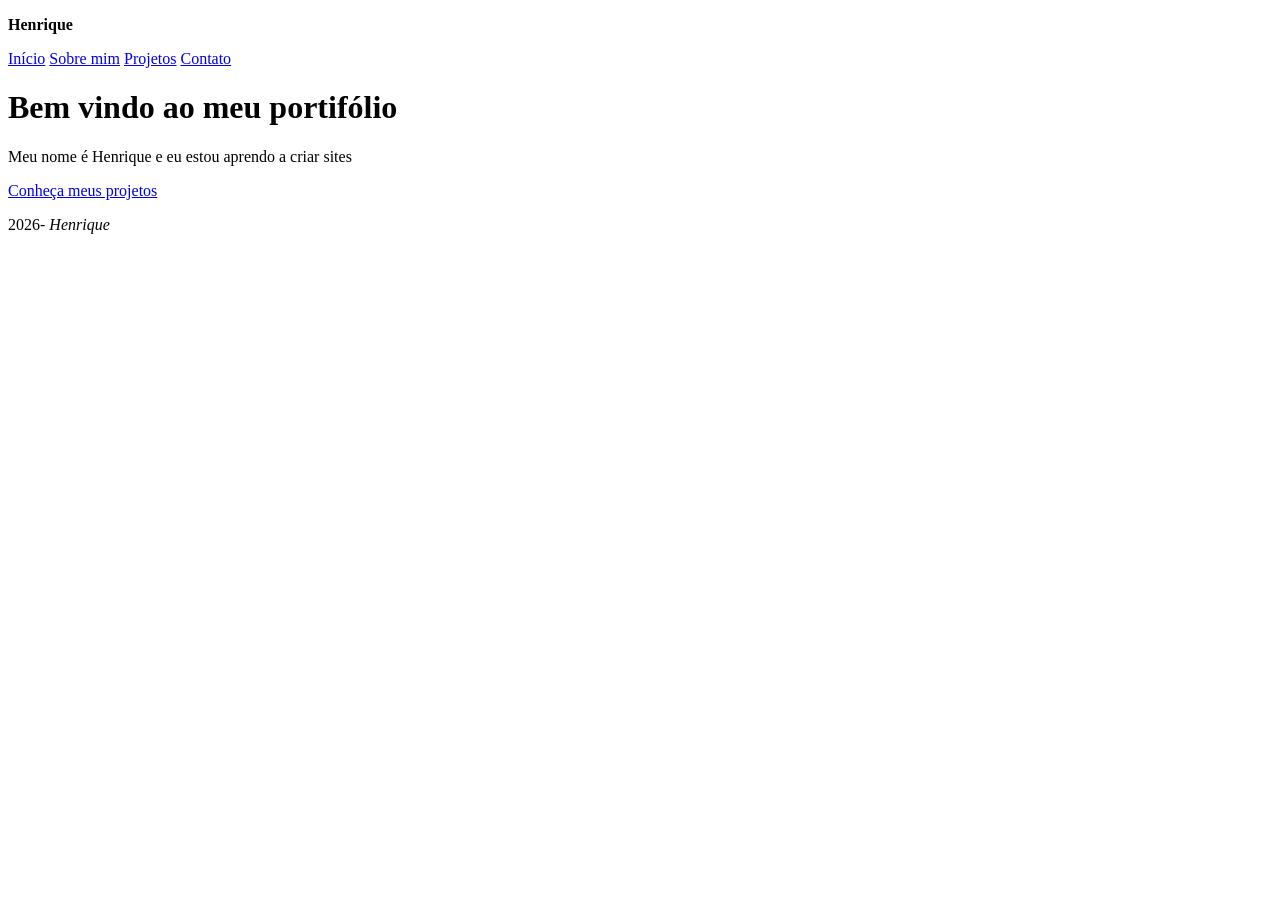
==== index.html @ fa615f4e "Add files via upload" ====
<!DOCTYPE html>
<html lang="pt-BR">

<head>
    <meta charset="UTF-8">
    <title> Inicio-Henrique </title>
    <link rel="stylesheet" href="css/style.css">
</head>

<body>
<header>
<nav>
    <p><strong>Henrique</strong></p>
 <a href="index.html">Início</a>
 <a href="sobre.html">Sobre mim</a>
 <a href="projeto.html">Projetos</a>
 <a href="contato.html">Contato</a>
</nav>
</header> 

    <main>
     <h1>Bem vindo ao meu portifólio</h1>
     <p> Meu nome é Henrique e eu estou aprendo a criar sites</p>
        <a href="projeto.html">Conheça meus projetos</a>
    
    </main>

    <footer>
        <p>2026- <em>Henrique</em></p>
        
    </footer>
    </body> 
</html>
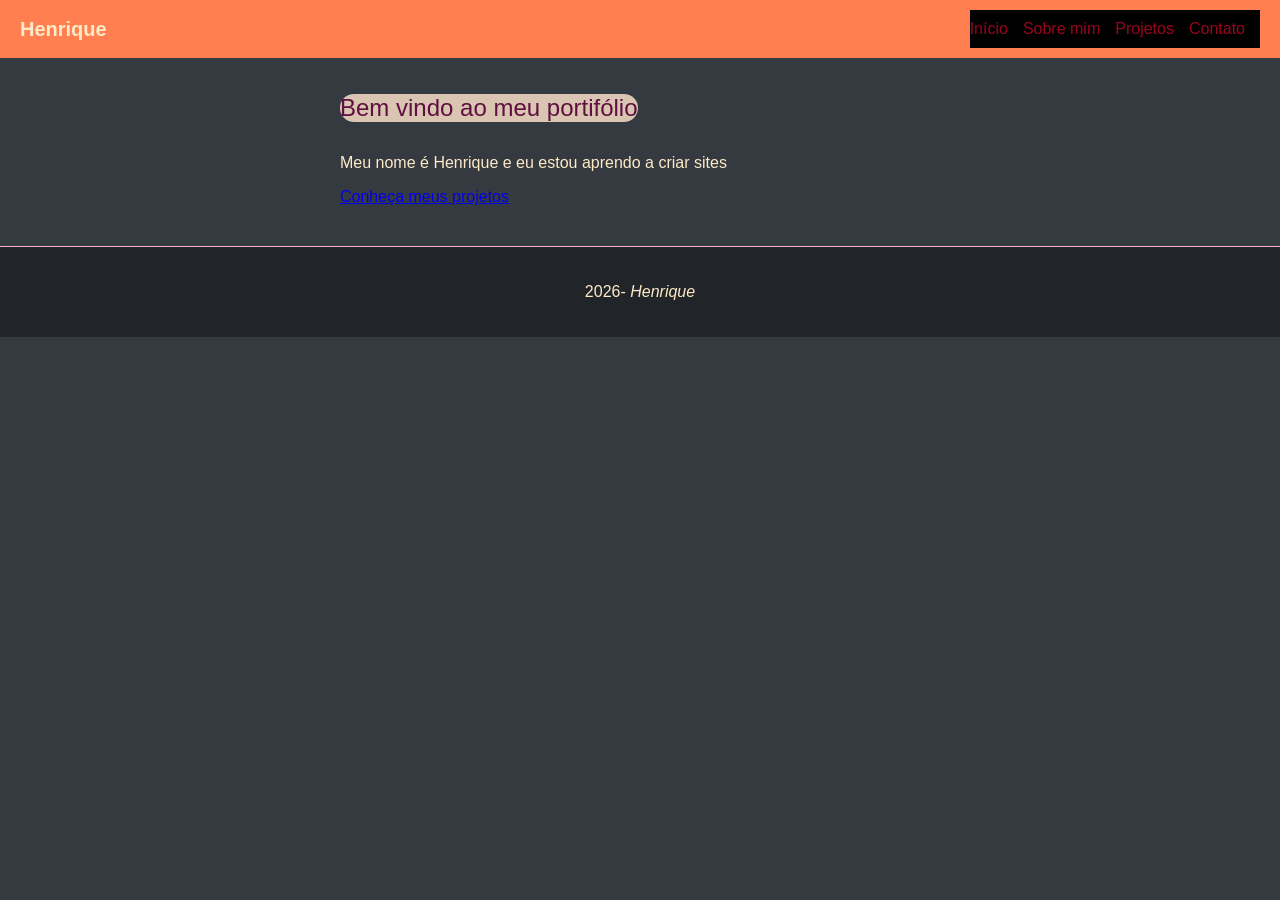
==== commit defe6522: "primeiro commit" ====
--- a/index.html
+++ b/index.html
@@ -1,33 +1,33 @@
-<!DOCTYPE html>
-<html lang="pt-BR">
-
-<head>
-    <meta charset="UTF-8">
-    <title> Inicio-Henrique </title>
-    <link rel="stylesheet" href="css/style.css">
-</head>
-
-<body>
-<header>
-<nav>
-    <p><strong>Henrique</strong></p>
- <a href="index.html">Início</a>
- <a href="sobre.html">Sobre mim</a>
- <a href="projeto.html">Projetos</a>
- <a href="contato.html">Contato</a>
-</nav>
-</header> 
-
-    <main>
-     <h1>Bem vindo ao meu portifólio</h1>
-     <p> Meu nome é Henrique e eu estou aprendo a criar sites</p>
-        <a href="projeto.html">Conheça meus projetos</a>
-    
-    </main>
-
-    <footer>
-        <p>2026- <em>Henrique</em></p>
-        
-    </footer>
-    </body> 
+<!DOCTYPE html>
+<html lang="pt-BR">
+
+<head>
+    <meta charset="UTF-8">
+    <title> Inicio-Henrique </title>
+    <link rel="stylesheet" href="css/style.css">
+</head>
+
+<body>
+<header>
+    <h2 style="margin: 0; font-size: 20px;">Henrique</h2>
+<nav>
+ <a href="index.html">Início</a>
+ <a href="sobre.html">Sobre mim</a>
+ <a href="projeto.html">Projetos</a>
+ <a href="contato.html">Contato</a>
+</nav>
+</header> 
+
+    <main>
+     <h1>Bem vindo ao meu portifólio</h1>
+     <p> Meu nome é Henrique e eu estou aprendo a criar sites</p>
+        <a href="projeto.html">Conheça meus projetos</a>
+    
+    </main>
+
+    <footer>
+        <p>2026- <em>Henrique</em></p>
+        
+    </footer>
+    </body> 
 </html>
--- a/css/style.css
+++ b/css/style.css
@@ -0,0 +1,216 @@
+body {
+    background-color: #343A40;
+    color: #FEEAC7;
+    font-family: Arial, Helvetica, sans-serif;
+    margin: 0;
+}
+
+h1 {
+    color: #5F0F40;
+    font-size: 24px;
+    font-weight: 100; /* Removido o 'px' pois font-weight não usa unidade */
+    font-family: Helvetica;
+    background-color: #D9C5B2;
+    border-radius: 40px;
+    display: inline-block; 
+}
+
+nav {
+    display: flex;
+    justify-content: center;
+    background-color: #000000;
+    padding: 10px 0;
+}
+
+nav a {
+    color: #9A031E;
+    text-decoration: none;
+    margin-right: 15px;
+    display: inline-block;
+    transition: color 0.3s ease, transform 0.3s ease;
+}
+
+nav a:hover {
+    color: #000000;
+    transform: scale(1.05);
+}
+
+header {
+    display: flex;
+    justify-content: space-between;
+    align-items: center;
+    background-color: coral;
+    padding: 10px 20px;
+}
+
+main {
+    max-width: 600px;
+    margin: 0 auto;
+    padding: 20px;
+}
+
+article {
+    background-color: #495057; 
+    padding: 20px;
+    margin: 20px 0;
+    border-radius: 8px;
+    transition: transform 0.3s ease, box-shadow 0.3s ease;
+}
+
+article:hover {
+    transform: translateY(-5px);
+    box-shadow: 0 5px 15px rgba(0, 0, 0, 0.3);
+}
+
+.card {
+    background-color: #5F0F40;
+    padding: 24px;
+    margin-bottom: 30px;
+    border-radius: 12px;
+    box-shadow: 0 2px 6px rgba(0, 0, 0, 0.20);
+}
+
+table {
+    border-collapse: collapse;
+    margin: 0 auto;
+}
+
+th {
+    border: 1px solid #FEEAC7;
+    padding: 8px 16px;
+    background-color: rgb(27, 3, 49);
+}
+
+/* Estilização da seção de certificados */
+.secao-certificados {
+    padding: 40px 20px;
+    background-color: #e94934;
+    margin-top: 20px;
+    border-radius: 24px;
+}
+
+.secao-certificados h2 {
+    font-size: 24px;
+    margin-bottom: 15px;
+    color: #b224be;
+}
+
+.lista-certificados {
+    list-style: none;
+    padding: 0;
+    border-radius: 12px;
+}
+
+.lista-certificados li {
+    padding: 12px;
+    border-bottom: 1px solid rgb(0, 204, 231);
+    display: flex;
+    justify-content: space-between;
+    align-items: center;
+}
+
+.curso-nome {
+    font-weight: bold;
+}
+
+/* Estilo do botão do PDF */
+.btn-pdf {
+    display: inline-block;
+    padding: 6px 12px;
+    background-color: #007bff;
+    color: #fff;
+    text-decoration: none;
+    border-radius: 4px;
+    font-size: 14px;
+    transition: background-color 0.3s;
+}
+
+.btn-pdf:hover {
+    background-color: #6F1D1B;
+}
+
+.gostos {
+    display: flex;
+    gap: 10px;
+    list-style: none;
+    padding: 0;
+    flex-wrap: wrap;
+}
+
+.gostos li {
+    background-color: #9A031E;
+    padding: 8px 16px;
+    border-radius: 20px;
+}
+
+.foto-sobre {
+    width: 100%;
+    max-width: 350px;
+    height: auto;
+    border-radius: 12px;
+    border: 3px solid #ccc;
+    display: block;
+    margin: 20px auto; /* Centraliza a imagem na tela */
+}
+
+@keyframes deslizarTitulo {
+    from {
+        opacity: 0;
+        transform: translateX(-30px);
+    }
+    to {
+        opacity: 1;
+        transform: translateX(0); 
+    }
+}
+
+footer {
+    background-color: #212529;
+    color: #FEEAC7;
+    text-align: center;
+    padding: 20px 0;
+    margin-top: 20px;
+    border-top: 1px solid #FFAFCC;
+}
+
+/* Responsividade para telas menores (Celulares) */
+@media (max-width: 600px) {
+    header {
+        flex-direction: column;
+        gap: 8px;
+    }
+    
+    h1 {
+        font-size: 28px;
+    }
+}
+.footer-links {
+    display: flex;
+    justify-content: center;
+    gap: 20px; /* Espaço entre os ícones */
+    list-style: none;
+    padding: 0;
+    margin: 10px 0;
+}
+
+.footer-links a {
+    color: #FEEAC7; /* Cor dos ícones */
+    font-size: 24px;  /* Tamanho dos ícones */
+    transition: color 0.3s ease, transform 0.3s ease;
+}
+
+.footer-links a:hover {
+    color: #FFAFCC; /* Cor ao passar o mouse */
+    transform: scale(1.2); /* Dá um leve zoom quando passa o mouse */
+}
+/* Container centralizado para dar respiro */
+.secao-contato {
+    max-width: 550px;
+    margin: 40px auto;
+    padding: 0 20px;
+}
+
+.contato-container { 
+    background-color: #495057; /* Fundo do card */
+    padding: 20px;
+}
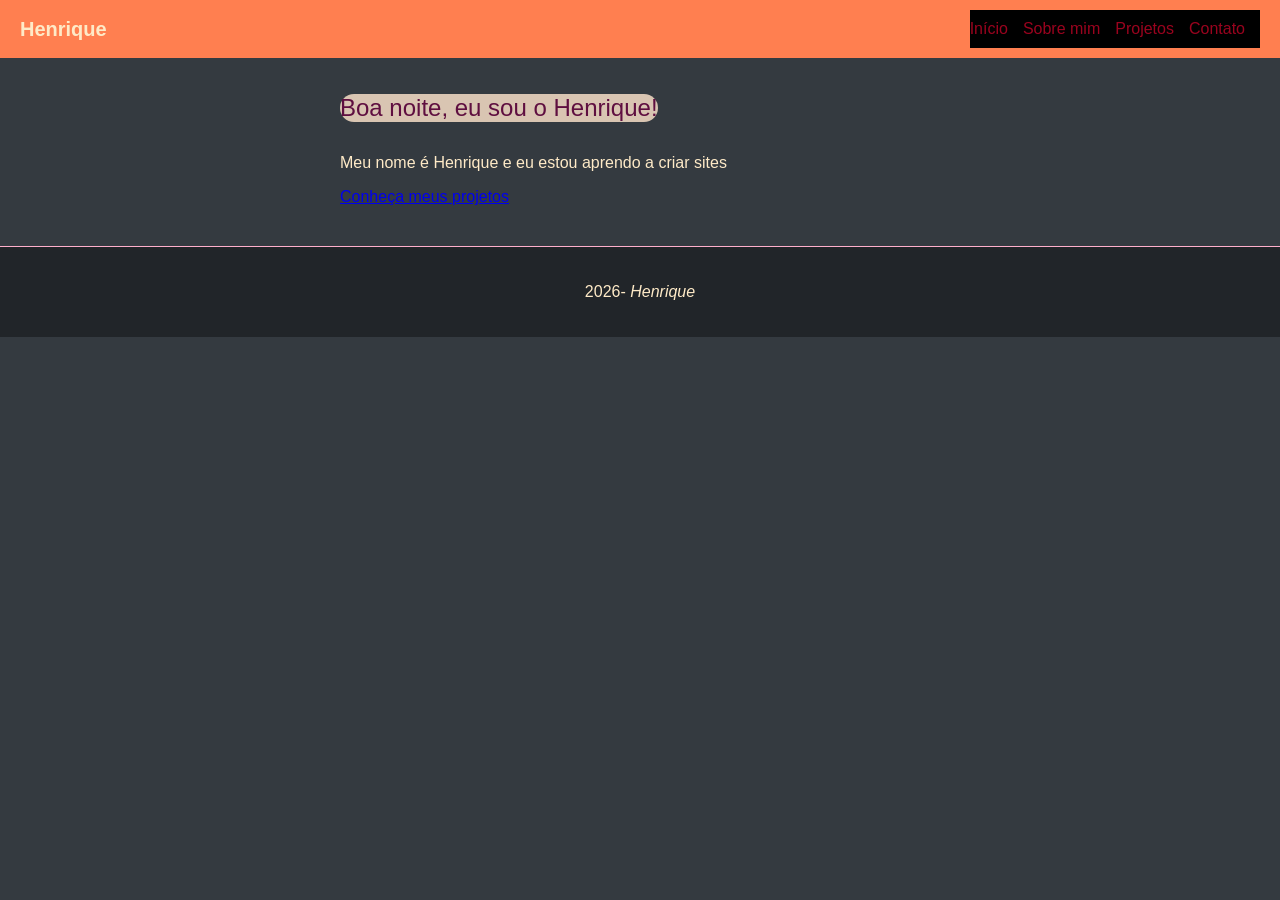
==== commit 6a922be1: "java" ====
--- a/index.html
+++ b/index.html
@@ -29,5 +29,6 @@
         <p>2026- <em>Henrique</em></p>
         
     </footer>
+    <script src="js/script.js"></script>
     </body> 
 </html>
--- a/css/style.css
+++ b/css/style.css
@@ -113,7 +113,7 @@
     font-weight: bold;
 }
 
-/* Estilo do botão do PDF */
+
 .btn-pdf {
     display: inline-block;
     padding: 6px 12px;
@@ -145,12 +145,12 @@
 
 .foto-sobre {
     width: 100%;
-    max-width: 350px;
+    max-width: 200px;
     height: auto;
     border-radius: 12px;
     border: 3px solid #ccc;
     display: block;
-    margin: 20px auto; /* Centraliza a imagem na tela */
+    margin: 20px auto; 
 }
 
 @keyframes deslizarTitulo {
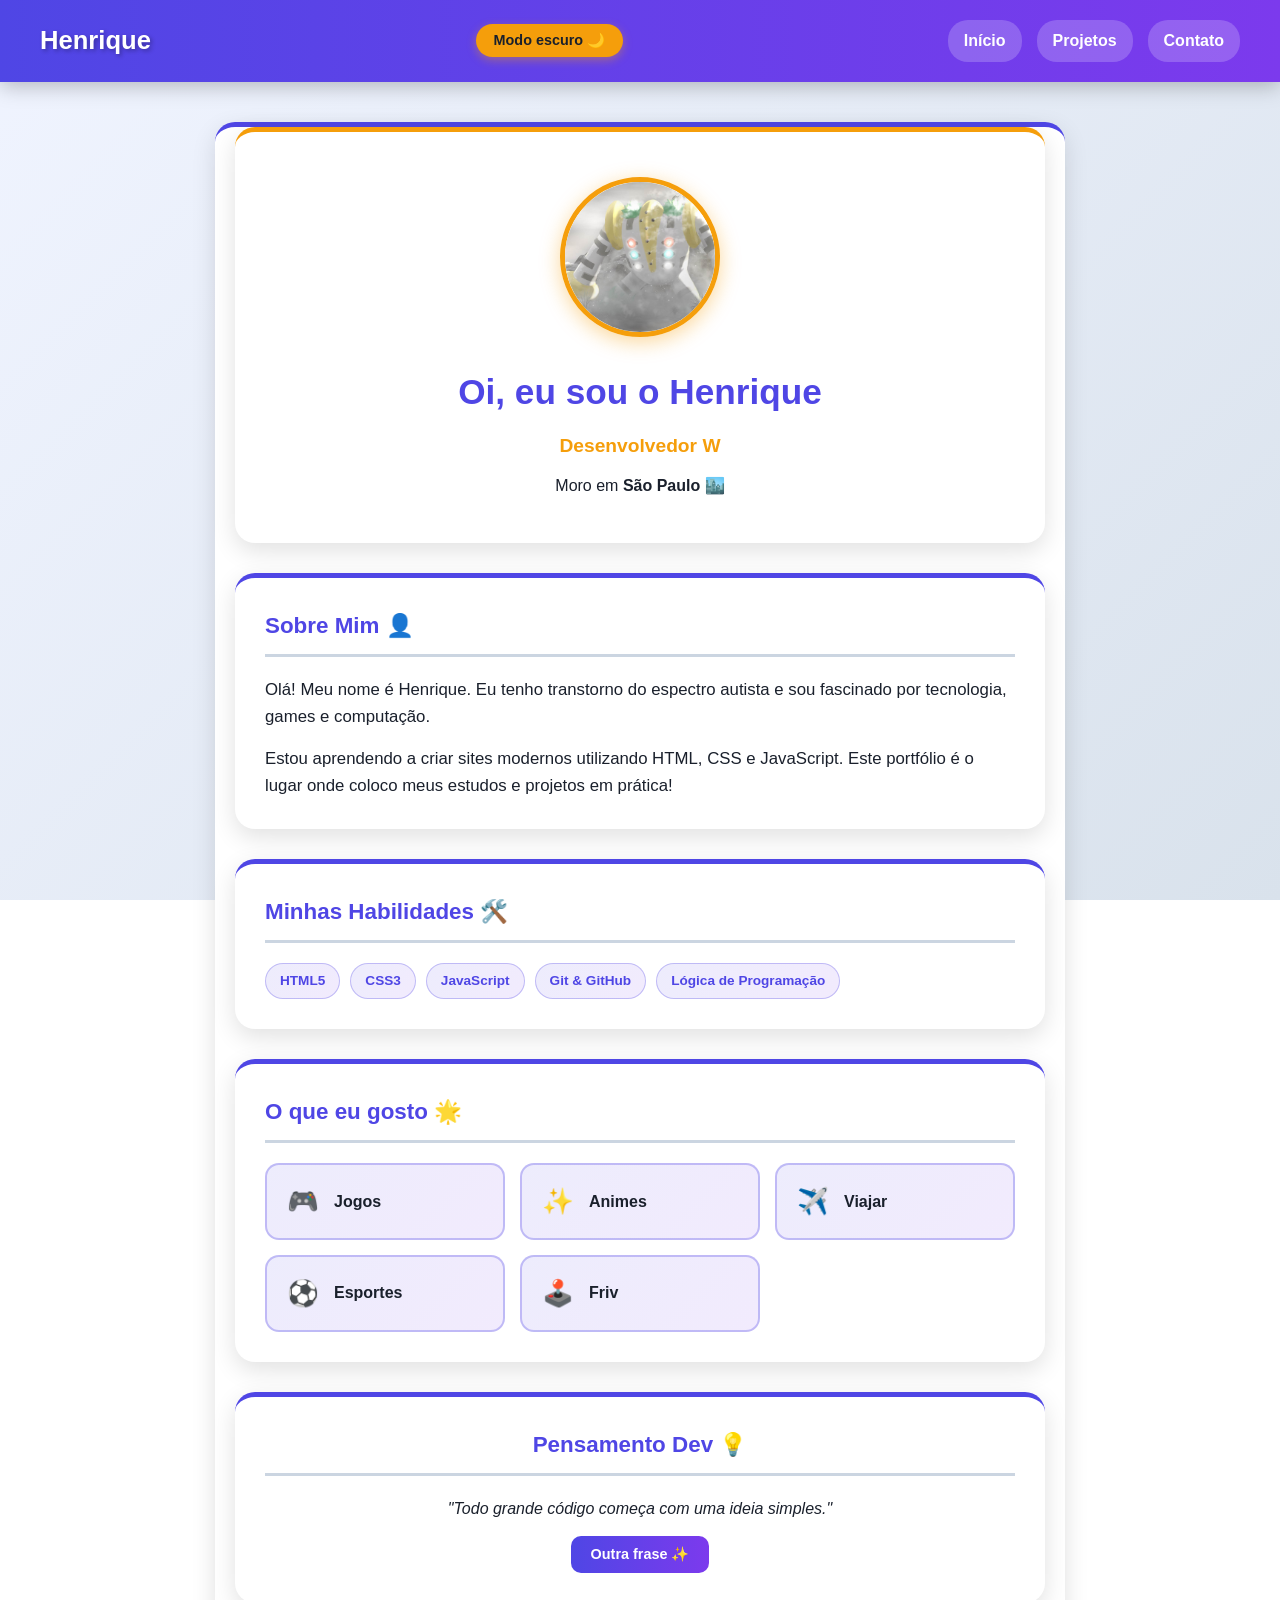
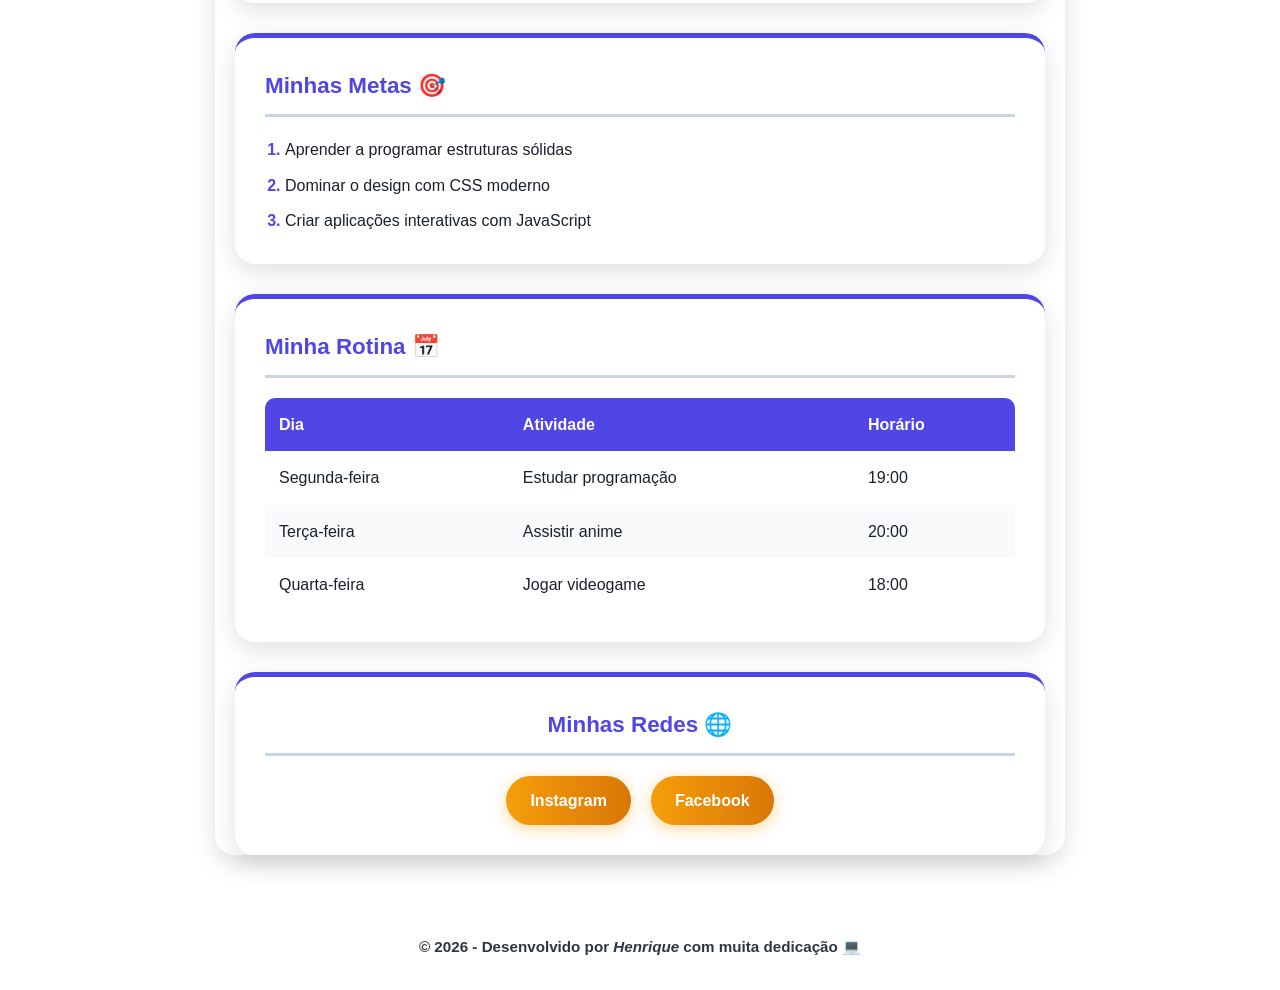
==== commit 8762d55e: "Actualizando código e ficheiros do portfólio" ====
--- a/index.html
+++ b/index.html
@@ -1,34 +1,131 @@
 <!DOCTYPE html>
 <html lang="pt-BR">
-
 <head>
     <meta charset="UTF-8">
-    <title> Inicio-Henrique </title>
+    <meta name="viewport" content="width=device-width, initial-scale=1.0">
+    <title>Início - Henrique</title>
+    <!-- Ícone na aba do navegador (Emoji de Notebook) -->
+    <link rel="icon" href="https://fav.farm/💻">
     <link rel="stylesheet" href="css/style.css">
+    <link rel="stylesheet" href="https://fonts.googleapis.com/css2?family=Poppins:wght@400;500;700&display=swap">
 </head>
+<body>
+    <header>
+        <h2 class="logo">Henrique</h2>
+        <!-- Botão do Modo Escuro -->
+        <button id="tema">Modo escuro 🌙</button>
+        <nav>
+            <a href="index.html">Início</a>
+            <a href="projeto.html">Projetos</a>
+            <a href="contato.html">Contato</a>
+        </nav>
+    </header>
 
-<body>
-<header>
-    <h2 style="margin: 0; font-size: 20px;">Henrique</h2>
-<nav>
- <a href="index.html">Início</a>
- <a href="sobre.html">Sobre mim</a>
- <a href="projeto.html">Projetos</a>
- <a href="contato.html">Contato</a>
-</nav>
-</header> 
+    <main class="container-principal">
+        
+        <!-- Apresentação Principal com Texto Dinâmico -->
+        <section class="secao-apresentacao">
+            <img src="imagens/regigigas-pokemon.jpg" alt="Regigigas - Melhor lendário" class="foto-perfil">
+            <h1>Oi, eu sou o Henrique</h1>
+            <p class="subtitulo"><span id="texto-dinamico"></span></p>
+            <p>Moro em <strong>São Paulo</strong> 🏙️</p>
+        </section>
+    
+        <!-- Seção: Sobre Mim -->
+        <section class="secao-card">
+            <h2>Sobre Mim 👤</h2>
+            <p style="margin-bottom: 15px; font-size: 1.05rem;">
+                Olá! Meu nome é Henrique. Eu tenho transtorno do espectro autista e sou fascinado por tecnologia, games e computação. 
+            </p>
+            <p style="font-size: 1.05rem;">
+                Estou aprendendo a criar sites modernos utilizando HTML, CSS e JavaScript. Este portfólio é o lugar onde coloco meus estudos e projetos em prática!
+            </p>
+        </section>
 
-    <main>
-     <h1>Bem vindo ao meu portifólio</h1>
-     <p> Meu nome é Henrique e eu estou aprendo a criar sites</p>
-        <a href="projeto.html">Conheça meus projetos</a>
+        <!-- Seção: Habilidades Técnicas -->
+        <section class="secao-card">
+            <h2>Minhas Habilidades 🛠️</h2>
+            <div class="tech-list">
+                <span class="badge">HTML5</span>
+                <span class="badge">CSS3</span>
+                <span class="badge">JavaScript</span>
+                <span class="badge">Git & GitHub</span>
+                <span class="badge">Lógica de Programação</span>
+            </div>
+        </section>
+
+        <!-- Seção: O que eu gosto (Gerado via JS) -->
+        <section class="secao-card">
+            <h2>O que eu gosto 🌟</h2>
+            <ul class="gostos" id="gostos"></ul>
+        </section>
+
+        <!-- Seção: Gerador de Frases Dev -->
+        <section class="secao-card centralizado">
+            <h2>Pensamento Dev 💡</h2>
+            <p id="frase-dev" style="font-style: italic; margin-bottom: 15px; font-weight: 500;">
+                "Todo grande código começa com uma ideia simples."
+            </p>
+            <button id="btn-frase" class="btn-projeto">Outra frase ✨</button>
+        </section>
+
+        <!-- Seção: Minhas Metas -->
+        <section class="secao-card">
+            <h2>Minhas Metas 🎯</h2>
+            <ol class="lista-metas">
+                <li>Aprender a programar estruturas sólidas</li>
+                <li>Dominar o design com CSS moderno</li>
+                <li>Criar aplicações interativas com JavaScript</li>
+            </ol>
+        </section>
     
+        <!-- Seção: Minha Rotina -->
+        <section class="secao-card">
+            <h2>Minha Rotina 📅</h2>
+            <table>
+                <thead>
+                    <tr>
+                        <th>Dia</th>
+                        <th>Atividade</th>
+                        <th>Horário</th>
+                    </tr>
+                </thead>
+                <tbody>
+                    <tr>
+                        <td>Segunda-feira</td>
+                        <td>Estudar programação</td>
+                        <td>19:00</td>
+                    </tr>
+                    <tr>
+                        <td>Terça-feira</td>
+                        <td>Assistir anime</td>
+                        <td>20:00</td>
+                    </tr>
+                    <tr>
+                        <td>Quarta-feira</td>
+                        <td>Jogar videogame</td>
+                        <td>18:00</td>
+                    </tr>
+                </tbody>
+            </table>
+        </section>
+
+        <!-- Seção: Redes Sociais -->
+        <section class="secao-card centralizado">
+            <h2>Minhas Redes 🌐</h2>
+            <div class="redes-sociais">
+                <a href="https://www.instagram.com/hlopes.10/" target="_blank" class="btn-rede">Instagram</a>
+                <a href="https://www.facebook.com/hlopes.10?locale=pt_BR" target="_blank" class="btn-rede">Facebook</a>
+            </div>
+        </section>
+
     </main>
 
     <footer>
-        <p>2026- <em>Henrique</em></p>
-        
+        <p>© 2026 - Desenvolvido por <em>Henrique</em> com muita dedicação 💻</p>
     </footer>
+
+    <!-- Script Principal -->
     <script src="js/script.js"></script>
-    </body> 
+</body>
 </html>
--- a/css/style.css
+++ b/css/style.css
@@ -1,216 +1,435 @@
+/* --- 1. Variáveis de Cores (Alto Contraste) --- */
+:root {
+    --bg-body: linear-gradient(135deg, #f0f4ff 0%, #d9e2ec 100%);
+    --text-color: #1a202c;
+    --card-bg: #ffffff;
+    --card-shadow: rgba(0, 0, 0, 0.12);
+    --header-bg: linear-gradient(90deg, #4f46e5 0%, #7c3aed 100%);
+    --header-text: #ffffff;
+    --title-color: #4f46e5;
+    --border-color: #cbd5e1;
+    --gosto-bg: linear-gradient(135deg, rgba(79, 70, 229, 0.1) 0%, rgba(124, 58, 237, 0.1) 100%);
+    --gosto-border: rgba(79, 70, 229, 0.3);
+    --table-stripe: #f8fafc;
+    --table-hover: #e2e8f0;
+}
+
+body.modo-escuro {
+    --bg-body: linear-gradient(135deg, #090d16 0%, #171923 100%);
+    --text-color: #f7fafc;
+    --card-bg: #1a202c;
+    --card-shadow: rgba(0, 0, 0, 0.5);
+    --header-bg: linear-gradient(90deg, #3b82f6 0%, #8b5cf6 100%);
+    --header-text: #ffffff;
+    --title-color: #60a5fa;
+    --border-color: #4a5568;
+    --gosto-bg: linear-gradient(135deg, rgba(96, 165, 250, 0.15) 0%, rgba(139, 92, 246, 0.15) 100%);
+    --gosto-border: rgba(96, 165, 250, 0.4);
+    --table-stripe: #111827;
+    --table-hover: #374151;
+}
+
+/* --- 2. Reset Global & Scroll Suave --- */
+* {
+    margin: 0;
+    padding: 0;
+    box-sizing: border-box;
+}
+
+html {
+    scroll-behavior: smooth;
+}
+
 body {
-    background-color: #343A40;
-    color: #FEEAC7;
-    font-family: Arial, Helvetica, sans-serif;
-    margin: 0;
-}
-
-h1 {
-    color: #5F0F40;
-    font-size: 24px;
-    font-weight: 100; /* Removido o 'px' pois font-weight não usa unidade */
-    font-family: Helvetica;
-    background-color: #D9C5B2;
-    border-radius: 40px;
-    display: inline-block; 
-}
-
-nav {
-    display: flex;
-    justify-content: center;
-    background-color: #000000;
-    padding: 10px 0;
-}
-
-nav a {
-    color: #9A031E;
-    text-decoration: none;
-    margin-right: 15px;
-    display: inline-block;
-    transition: color 0.3s ease, transform 0.3s ease;
-}
-
-nav a:hover {
-    color: #000000;
-    transform: scale(1.05);
-}
-
+    background: var(--bg-body);
+    background-attachment: fixed;
+    color: var(--text-color);
+    font-family: 'Poppins', sans-serif;
+    line-height: 1.6;
+    min-height: 100vh;
+    transition: background 0.3s ease, color 0.3s ease;
+}
+
+/* --- 3. Cabeçalho (Header) --- */
 header {
+    background: var(--header-bg);
     display: flex;
     justify-content: space-between;
     align-items: center;
-    background-color: coral;
+    padding: 20px 40px;
+    box-shadow: 0 4px 20px rgba(0, 0, 0, 0.25);
+    position: sticky;
+    top: 0;
+    z-index: 100;
+}
+
+header .logo {
+    font-size: 1.6rem;
+    font-weight: 700;
+    color: var(--header-text);
+    text-shadow: 2px 2px 4px rgba(0, 0, 0, 0.3);
+}
+
+header nav {
+    display: flex;
+    gap: 15px;
+    align-items: center;
+}
+
+header nav a {
+    text-decoration: none;
+    color: var(--header-text);
+    font-weight: 600;
+    background: rgba(255, 255, 255, 0.2);
+    padding: 8px 16px;
+    border-radius: 20px;
+    transition: all 0.3s ease;
+}
+
+header nav a:hover {
+    background: #ffffff;
+    color: #4f46e5;
+    transform: translateY(-2px);
+}
+
+#tema {
+    background: #f59e0b;
+    color: #1a202c;
+    border: none;
+    padding: 8px 18px;
+    border-radius: 20px;
+    font-weight: 700;
+    cursor: pointer;
+    font-size: 0.9rem;
+    box-shadow: 0 3px 10px rgba(245, 158, 11, 0.4);
+    transition: transform 0.2s ease, background 0.3s ease;
+}
+
+#tema:hover {
+    transform: scale(1.05);
+    background: #fbbf24;
+}
+
+/* --- 4. Containers e Cards --- */
+.container-principal {
+    max-width: 850px;
+    margin: 40px auto;
+    padding: 0 20px;
+    display: flex;
+    flex-direction: column;
+    gap: 30px;
+}
+
+.secao-card {
+    background-color: var(--card-bg);
+    color: var(--text-color);
+    padding: 30px;
+    border-radius: 20px;
+    box-shadow: 0 8px 25px var(--card-shadow);
+    border-top: 5px solid #4f46e5;
+    transition: transform 0.3s ease, box-shadow 0.3s ease, border-color 0.3s ease;
+}
+
+.secao-card:hover {
+    transform: translateY(-4px);
+    box-shadow: 0 12px 30px rgba(79, 70, 229, 0.25);
+    border-top-color: #f59e0b;
+}
+
+.secao-card h2 {
+    margin-bottom: 20px;
+    font-size: 1.4rem;
+    font-weight: 700;
+    color: var(--title-color);
+    border-bottom: 3px solid var(--border-color);
+    padding-bottom: 10px;
+}
+
+.centralizado {
+    text-align: center;
+}
+
+/* --- 5. Apresentação --- */
+.secao-apresentacao {
+    text-align: center;
+    background-color: var(--card-bg);
+    color: var(--text-color);
+    padding: 45px 30px;
+    border-radius: 20px;
+    box-shadow: 0 8px 25px var(--card-shadow);
+    border-top: 5px solid #f59e0b;
+}
+
+.secao-apresentacao h1 {
+    font-size: 2.2rem;
+    margin-bottom: 10px;
+    color: var(--title-color);
+}
+
+.foto-perfil {
+    width: 160px;
+    height: 160px;
+    object-fit: cover;
+    border-radius: 50%;
+    margin-bottom: 20px;
+    border: 5px solid #f59e0b;
+    box-shadow: 0 5px 20px rgba(245, 158, 11, 0.4);
+}
+
+.subtitulo {
+    font-size: 1.2rem;
+    font-weight: 600;
+    min-height: 32px;
+    margin-bottom: 10px;
+    color: #f59e0b;
+}
+
+/* --- 6. Lista de Gostos --- */
+.gostos {
+    list-style: none;
+    display: grid;
+    grid-template-columns: repeat(auto-fit, minmax(220px, 1fr));
+    gap: 15px;
+}
+
+.gosto-card {
+    background: var(--gosto-bg);
+    color: var(--text-color);
+    padding: 16px 20px;
+    border-radius: 14px;
+    display: flex;
+    align-items: center;
+    gap: 15px;
+    font-weight: 600;
+    border: 2px solid var(--gosto-border);
+    transition: all 0.3s ease;
+}
+
+.gosto-card:hover {
+    transform: scale(1.03);
+    background: linear-gradient(135deg, #4f46e5 0%, #7c3aed 100%);
+    color: #ffffff;
+    border-color: transparent;
+}
+
+.gosto-card .emoji {
+    font-size: 1.6rem;
+}
+
+/* --- 7. Metas, Rotina e Habilidades --- */
+.lista-metas {
+    padding-left: 20px;
+    display: flex;
+    flex-direction: column;
+    gap: 10px;
+    font-weight: 500;
+}
+
+.lista-metas li::marker {
+    color: var(--title-color);
+    font-weight: bold;
+}
+
+table {
+    width: 100%;
+    border-collapse: collapse;
+    margin-top: 10px;
+    overflow: hidden;
+    border-radius: 10px;
+}
+
+th, td {
+    padding: 14px;
+    text-align: left;
+    color: var(--text-color);
+}
+
+th {
+    background-color: #4f46e5;
+    color: #ffffff;
+    font-weight: 600;
+}
+
+tr:nth-child(even) {
+    background-color: var(--table-stripe);
+}
+
+tr:hover {
+    background-color: var(--table-hover);
+}
+
+.tech-list {
+    display: flex;
+    flex-wrap: wrap;
+    gap: 10px;
+}
+
+.badge {
+    background: var(--gosto-bg);
+    color: var(--title-color);
+    font-size: 0.85rem;
+    font-weight: 700;
+    padding: 6px 14px;
+    border-radius: 20px;
+    border: 1px solid var(--gosto-border);
+}
+
+.btn-projeto {
+    display: inline-block;
+    text-decoration: none;
+    background: linear-gradient(90deg, #4f46e5 0%, #7c3aed 100%);
+    color: #ffffff;
     padding: 10px 20px;
-}
-
+    border-radius: 10px;
+    font-weight: 600;
+    font-size: 0.9rem;
+    border: none;
+    cursor: pointer;
+    transition: opacity 0.2s ease, transform 0.2s ease;
+}
+
+.btn-projeto:hover {
+    opacity: 0.9;
+    transform: translateY(-2px);
+}
+
+/* --- 8. Formulário de Contato --- */
 main {
-    max-width: 600px;
-    margin: 0 auto;
-    padding: 20px;
-}
-
-article {
-    background-color: #495057; 
-    padding: 20px;
-    margin: 20px 0;
-    border-radius: 8px;
-    transition: transform 0.3s ease, box-shadow 0.3s ease;
-}
-
-article:hover {
-    transform: translateY(-5px);
-    box-shadow: 0 5px 15px rgba(0, 0, 0, 0.3);
-}
-
-.card {
-    background-color: #5F0F40;
-    padding: 24px;
-    margin-bottom: 30px;
+    max-width: 850px;
+    margin: 40px auto;
+    padding: 30px;
+    background-color: var(--card-bg);
+    color: var(--text-color);
+    border-radius: 20px;
+    box-shadow: 0 8px 25px var(--card-shadow);
+    border-top: 5px solid #4f46e5;
+}
+
+main h1 {
+    font-size: 2rem;
+    margin-bottom: 20px;
+    color: var(--title-color);
+    text-align: center;
+}
+
+form {
+    display: flex;
+    flex-direction: column;
+    gap: 16px;
+}
+
+form p {
+    display: flex;
+    flex-direction: column;
+    gap: 6px;
+}
+
+form label {
+    font-weight: 600;
+    font-size: 0.95rem;
+    color: var(--text-color);
+}
+
+form input[type="text"],
+form input[type="email"],
+form input[type="tel"],
+form select,
+form textarea {
+    width: 100%;
+    padding: 12px 16px;
+    border-radius: 10px;
+    border: 1px solid var(--border-color);
+    background-color: var(--card-bg);
+    color: var(--text-color);
+    font-family: 'Poppins', sans-serif;
+    font-size: 0.95rem;
+    transition: border-color 0.3s ease, box-shadow 0.3s ease;
+}
+
+form textarea {
+    resize: vertical;
+    min-height: 120px;
+}
+
+form input:focus,
+form select:focus,
+form textarea:focus {
+    outline: none;
+    border-color: #4f46e5;
+    box-shadow: 0 0 0 3px rgba(79, 70, 229, 0.25);
+}
+
+form input[type="submit"] {
+    background: linear-gradient(90deg, #4f46e5 0%, #7c3aed 100%);
+    color: #ffffff;
+    border: none;
+    padding: 12px 20px;
     border-radius: 12px;
-    box-shadow: 0 2px 6px rgba(0, 0, 0, 0.20);
-}
-
-table {
-    border-collapse: collapse;
-    margin: 0 auto;
-}
-
-th {
-    border: 1px solid #FEEAC7;
-    padding: 8px 16px;
-    background-color: rgb(27, 3, 49);
-}
-
-/* Estilização da seção de certificados */
-.secao-certificados {
-    padding: 40px 20px;
-    background-color: #e94934;
-    margin-top: 20px;
-    border-radius: 24px;
-}
-
-.secao-certificados h2 {
-    font-size: 24px;
-    margin-bottom: 15px;
-    color: #b224be;
-}
-
-.lista-certificados {
-    list-style: none;
-    padding: 0;
-    border-radius: 12px;
-}
-
-.lista-certificados li {
-    padding: 12px;
-    border-bottom: 1px solid rgb(0, 204, 231);
-    display: flex;
-    justify-content: space-between;
-    align-items: center;
-}
-
-.curso-nome {
-    font-weight: bold;
-}
-
-
-.btn-pdf {
-    display: inline-block;
-    padding: 6px 12px;
-    background-color: #007bff;
-    color: #fff;
+    font-weight: 600;
+    font-size: 1rem;
+    cursor: pointer;
+    transition: opacity 0.2s ease, transform 0.2s ease;
+    margin-top: 10px;
+}
+
+form input[type="submit"]:hover {
+    opacity: 0.9;
+    transform: translateY(-2px);
+}
+
+/* --- 9. Redes Sociais e Rodapé --- */
+.redes-sociais {
+    display: flex;
+    justify-content: center;
+    gap: 20px;
+    margin-top: 15px;
+}
+
+.btn-rede {
     text-decoration: none;
-    border-radius: 4px;
-    font-size: 14px;
-    transition: background-color 0.3s;
-}
-
-.btn-pdf:hover {
-    background-color: #6F1D1B;
-}
-
-.gostos {
-    display: flex;
-    gap: 10px;
-    list-style: none;
-    padding: 0;
-    flex-wrap: wrap;
-}
-
-.gostos li {
-    background-color: #9A031E;
-    padding: 8px 16px;
-    border-radius: 20px;
-}
-
-.foto-sobre {
-    width: 100%;
-    max-width: 200px;
-    height: auto;
-    border-radius: 12px;
-    border: 3px solid #ccc;
-    display: block;
-    margin: 20px auto; 
-}
-
-@keyframes deslizarTitulo {
-    from {
-        opacity: 0;
-        transform: translateX(-30px);
-    }
-    to {
-        opacity: 1;
-        transform: translateX(0); 
-    }
+    background: linear-gradient(90deg, #f59e0b 0%, #d97706 100%);
+    color: #ffffff;
+    padding: 12px 24px;
+    border-radius: 25px;
+    font-weight: 600;
+    box-shadow: 0 4px 15px rgba(245, 158, 11, 0.4);
+    transition: all 0.3s ease;
+}
+
+.btn-rede:hover {
+    transform: translateY(-3px);
+    box-shadow: 0 6px 20px rgba(245, 158, 11, 0.6);
 }
 
 footer {
-    background-color: #212529;
-    color: #FEEAC7;
     text-align: center;
-    padding: 20px 0;
-    margin-top: 20px;
-    border-top: 1px solid #FFAFCC;
-}
-
-/* Responsividade para telas menores (Celulares) */
+    padding: 30px;
+    font-size: 0.95rem;
+    color: var(--text-color);
+    margin-top: 50px;
+    font-weight: 600;
+    opacity: 0.9;
+}
+
+/* --- 10. Responsividade (Celulares) --- */
 @media (max-width: 600px) {
     header {
         flex-direction: column;
-        gap: 8px;
+        gap: 15px;
+        text-align: center;
+        padding: 15px 20px;
     }
-    
-    h1 {
-        font-size: 28px;
+
+    header nav {
+        flex-wrap: wrap;
+        justify-content: center;
     }
-}
-.footer-links {
-    display: flex;
-    justify-content: center;
-    gap: 20px; /* Espaço entre os ícones */
-    list-style: none;
-    padding: 0;
-    margin: 10px 0;
-}
-
-.footer-links a {
-    color: #FEEAC7; /* Cor dos ícones */
-    font-size: 24px;  /* Tamanho dos ícones */
-    transition: color 0.3s ease, transform 0.3s ease;
-}
-
-.footer-links a:hover {
-    color: #FFAFCC; /* Cor ao passar o mouse */
-    transform: scale(1.2); /* Dá um leve zoom quando passa o mouse */
-}
-/* Container centralizado para dar respiro */
-.secao-contato {
-    max-width: 550px;
-    margin: 40px auto;
-    padding: 0 20px;
-}
-
-.contato-container { 
-    background-color: #495057; /* Fundo do card */
-    padding: 20px;
+
+    .secao-apresentacao h1 {
+        font-size: 1.8rem;
+    }
+
+    .redes-sociais {
+        flex-direction: column;
+    }
 }
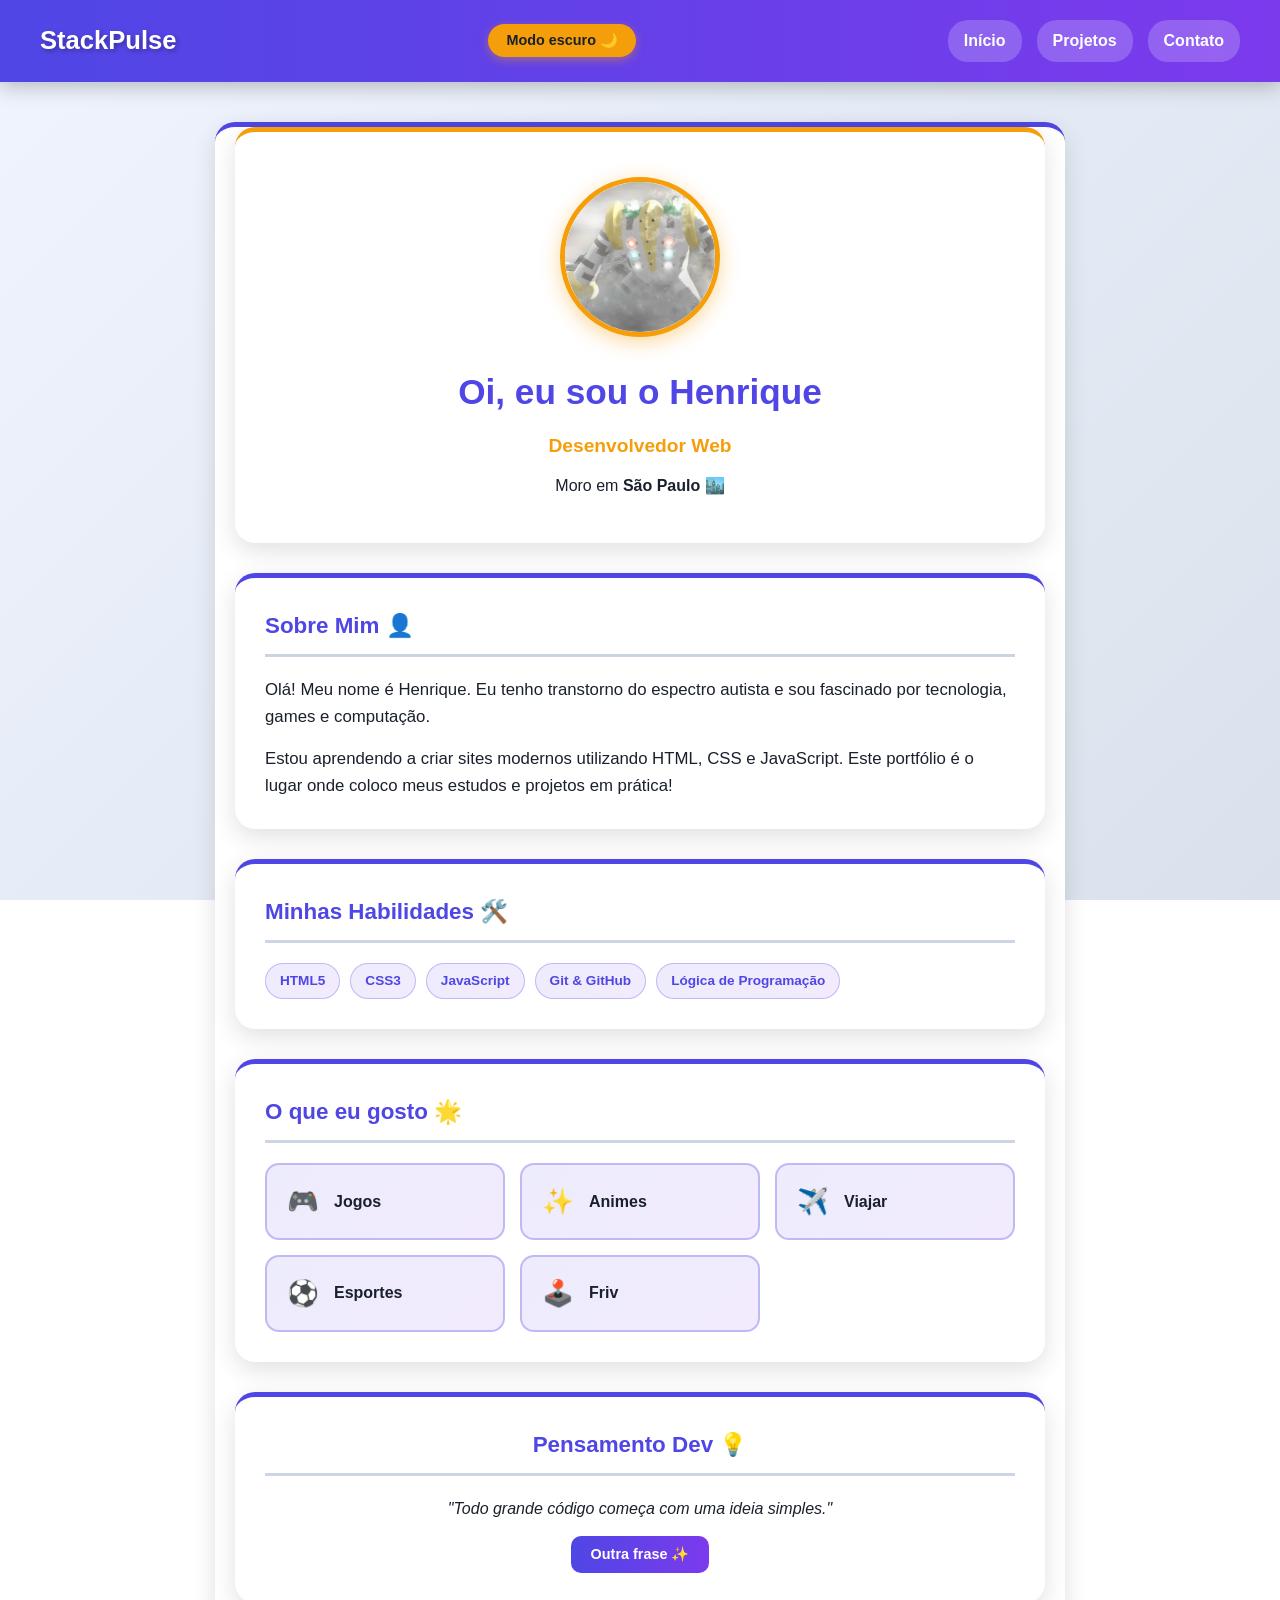
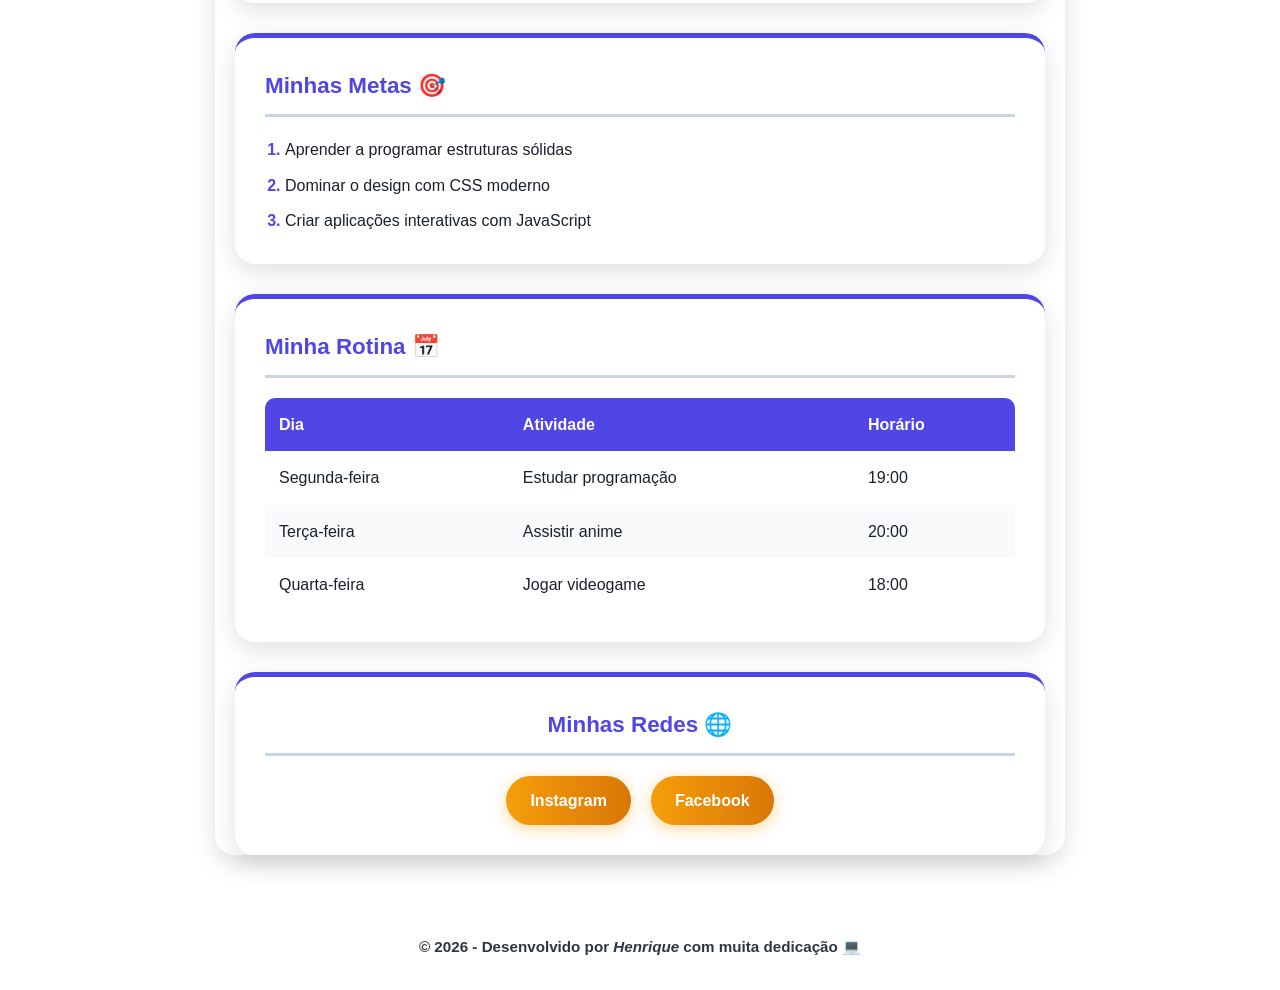
==== commit 5108994b: "Atualiza estilo e componentes" ====
--- a/index.html
+++ b/index.html
@@ -11,7 +11,7 @@
 </head>
 <body>
     <header>
-        <h2 class="logo">Henrique</h2>
+        <h2 class="logo">StackPulse</h2>
         <!-- Botão do Modo Escuro -->
         <button id="tema">Modo escuro 🌙</button>
         <nav>
--- a/css/style.css
+++ b/css/style.css
@@ -1,4 +1,4 @@
-/* --- 1. Variáveis de Cores (Alto Contraste) --- */
+
 :root {
     --bg-body: linear-gradient(135deg, #f0f4ff 0%, #d9e2ec 100%);
     --text-color: #1a202c;
@@ -29,7 +29,7 @@
     --table-hover: #374151;
 }
 
-/* --- 2. Reset Global & Scroll Suave --- */
+
 * {
     margin: 0;
     padding: 0;
@@ -50,7 +50,7 @@
     transition: background 0.3s ease, color 0.3s ease;
 }
 
-/* --- 3. Cabeçalho (Header) --- */
+
 header {
     background: var(--header-bg);
     display: flex;
@@ -110,7 +110,7 @@
     background: #fbbf24;
 }
 
-/* --- 4. Containers e Cards --- */
+
 .container-principal {
     max-width: 850px;
     margin: 40px auto;
@@ -149,7 +149,7 @@
     text-align: center;
 }
 
-/* --- 5. Apresentação --- */
+
 .secao-apresentacao {
     text-align: center;
     background-color: var(--card-bg);
@@ -184,7 +184,7 @@
     color: #f59e0b;
 }
 
-/* --- 6. Lista de Gostos --- */
+
 .gostos {
     list-style: none;
     display: grid;
@@ -216,7 +216,7 @@
     font-size: 1.6rem;
 }
 
-/* --- 7. Metas, Rotina e Habilidades --- */
+
 .lista-metas {
     padding-left: 20px;
     display: flex;
@@ -293,7 +293,7 @@
     transform: translateY(-2px);
 }
 
-/* --- 8. Formulário de Contato --- */
+
 main {
     max-width: 850px;
     margin: 40px auto;
@@ -377,7 +377,7 @@
     transform: translateY(-2px);
 }
 
-/* --- 9. Redes Sociais e Rodapé --- */
+
 .redes-sociais {
     display: flex;
     justify-content: center;
@@ -411,7 +411,7 @@
     opacity: 0.9;
 }
 
-/* --- 10. Responsividade (Celulares) --- */
+
 @media (max-width: 600px) {
     header {
         flex-direction: column;
@@ -432,4 +432,46 @@
     .redes-sociais {
         flex-direction: column;
     }
+}
+
+/* Estados do elemento de resposta */
+#resposta {
+    margin-top: 15px;
+    font-weight: 600;
+    transition: all 0.3s ease;
+}
+
+.feedback-sucesso {
+    color: #10b981; /* Verde */
+}
+
+.feedback-erro {
+    color: #ef4444; /* Vermelho */
+}
+
+.feedback-carregando {
+    color: #3b82f6; /* Azul */
+}
+
+/* Animação do Spinner no Botão */
+.spinner {
+    display: inline-block;
+    width: 14px;
+    height: 14px;
+    border: 2px solid rgba(255, 255, 255, 0.3);
+    border-radius: 50%;
+    border-top-color: #fff;
+    animation: spin 0.8s ease-in-out infinite;
+    vertical-align: middle;
+    margin-left: 8px;
+}
+
+@keyframes spin {
+    to { transform: rotate(360deg); }
+}
+
+
+button:disabled {
+    opacity: 0.7;
+    cursor: not-allowed;
 }
